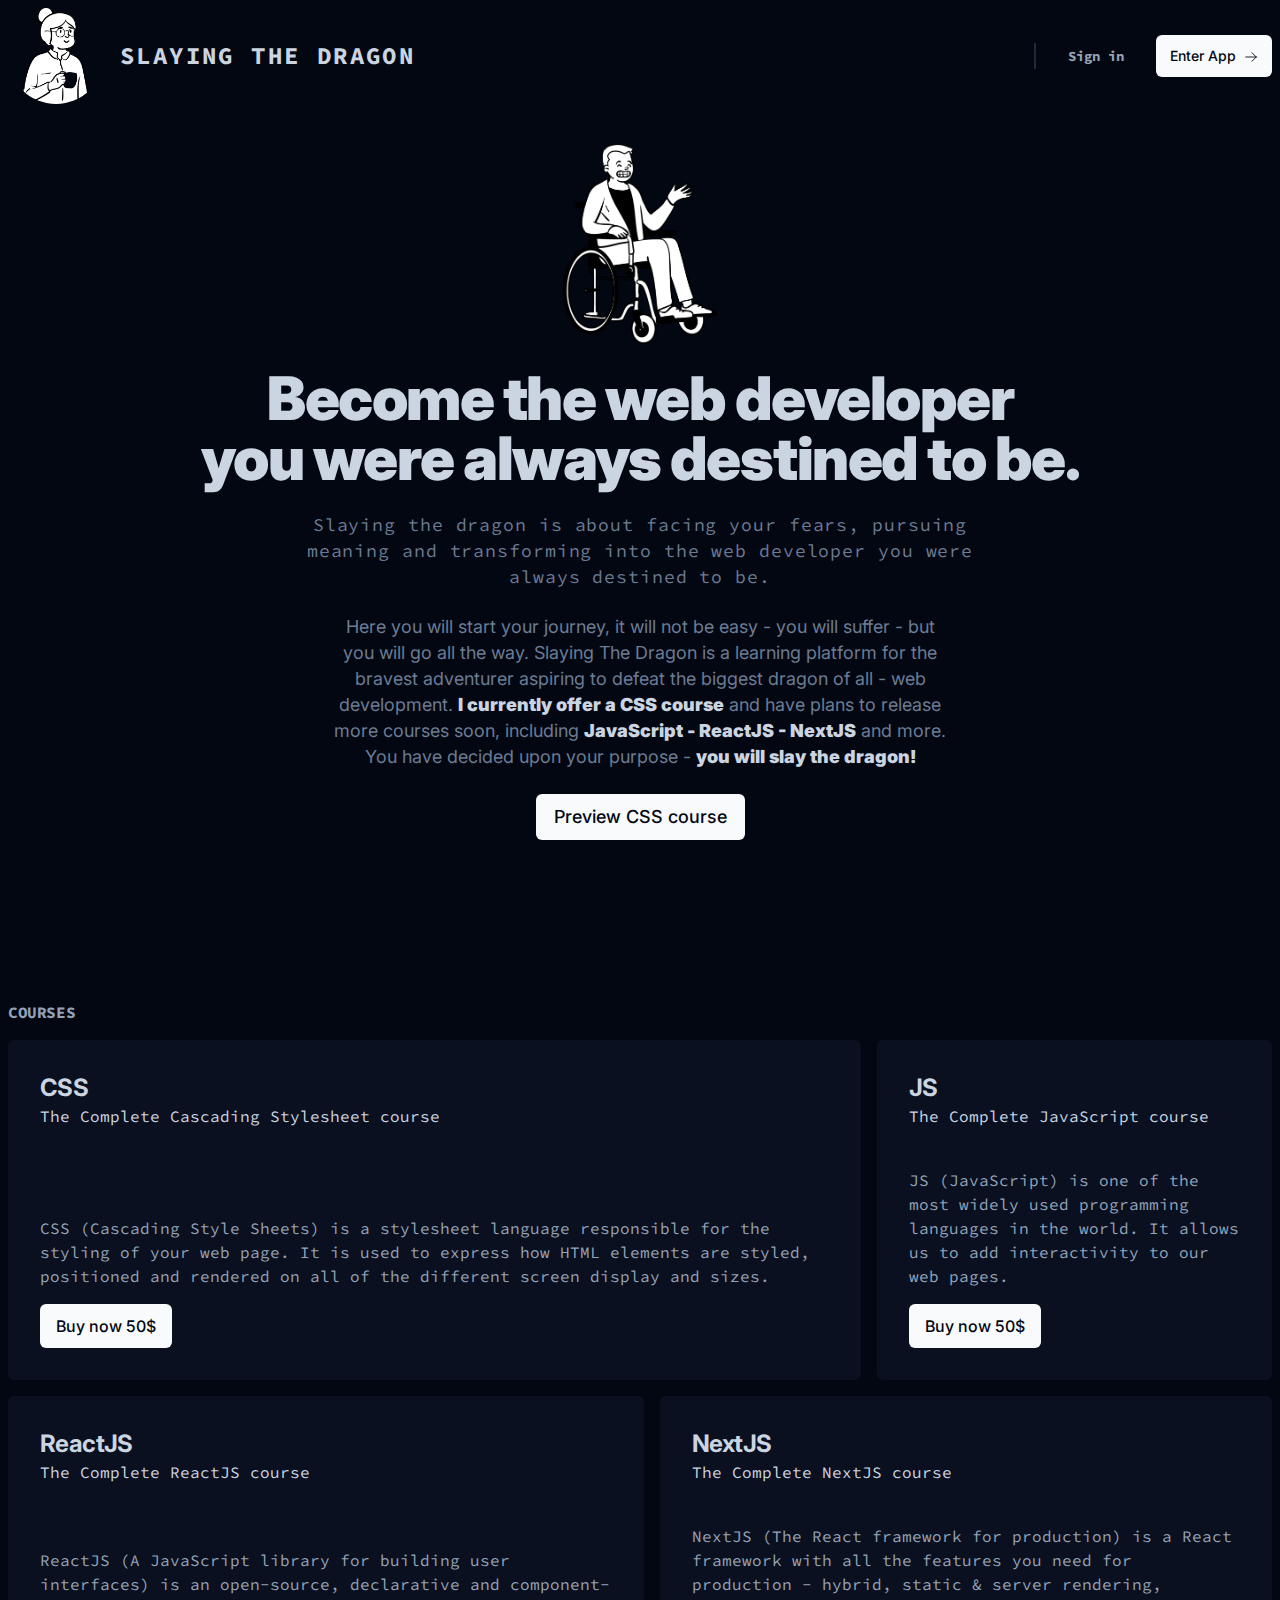
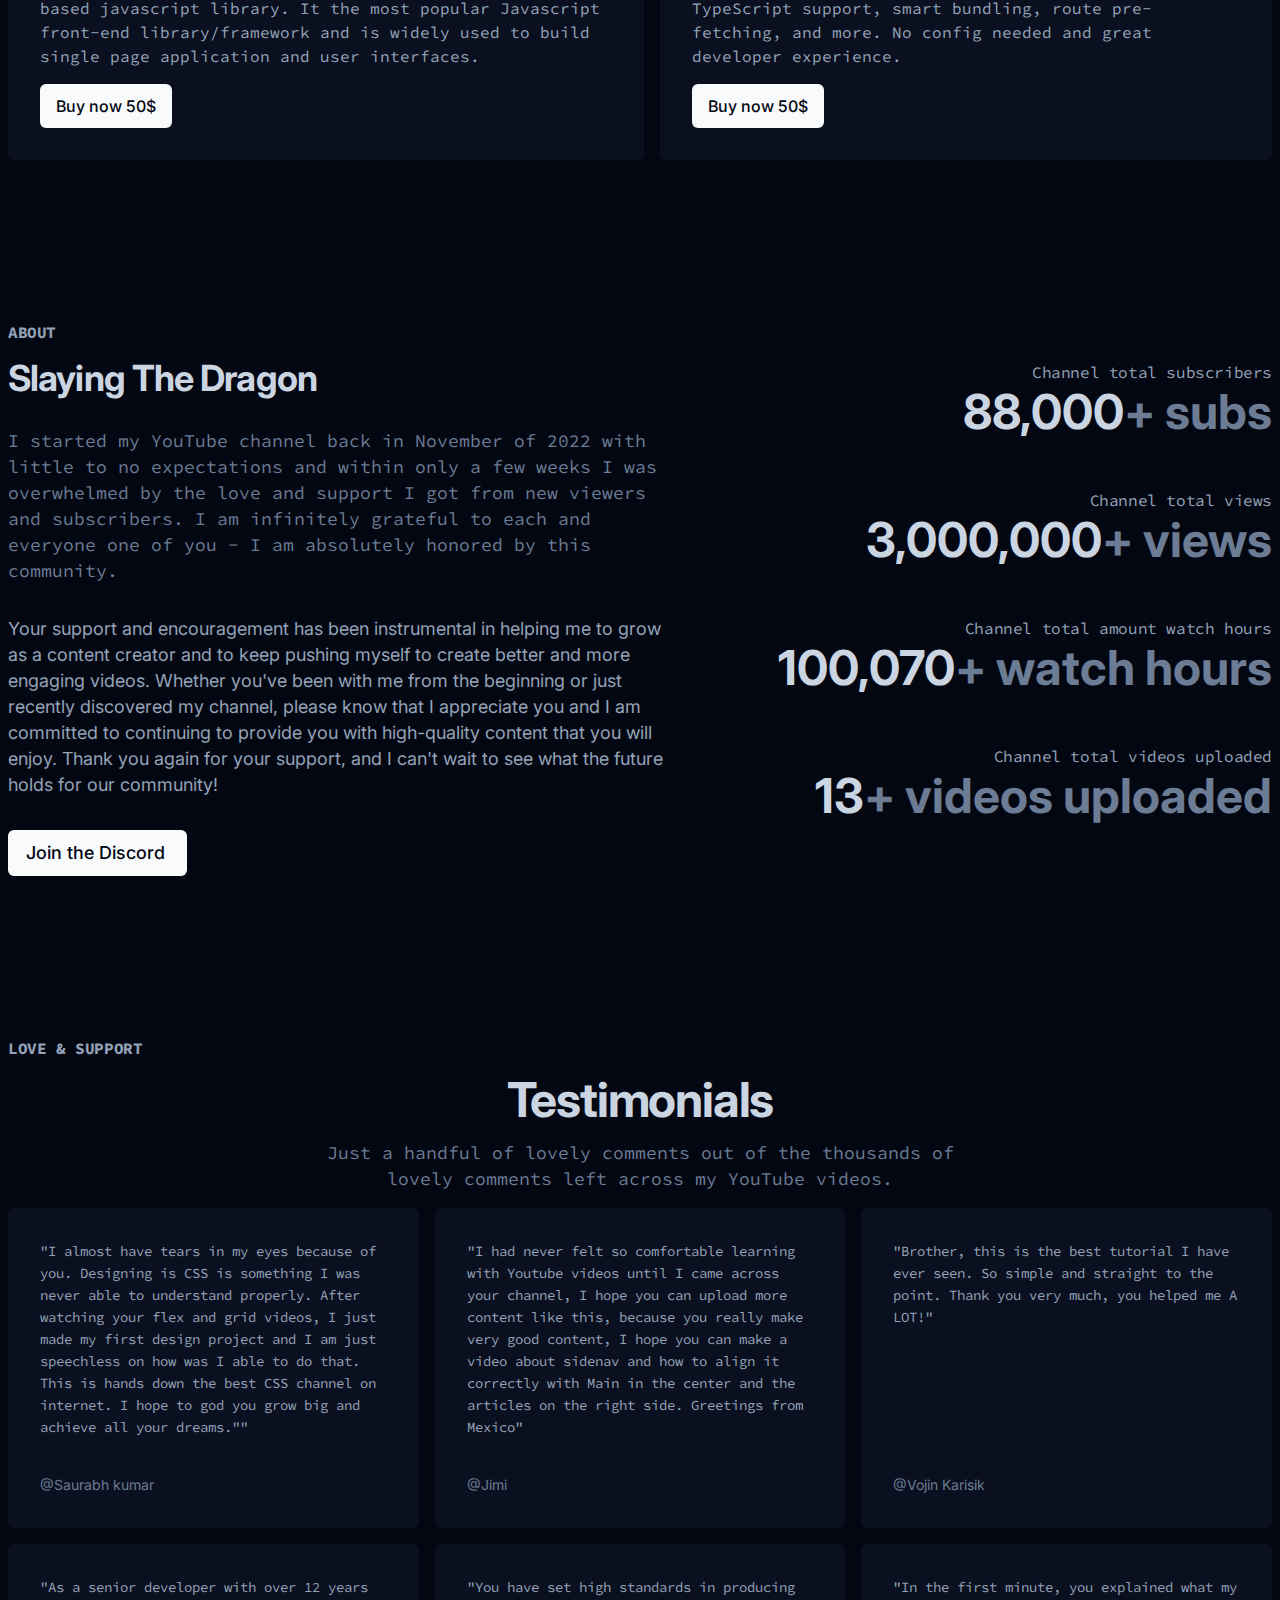
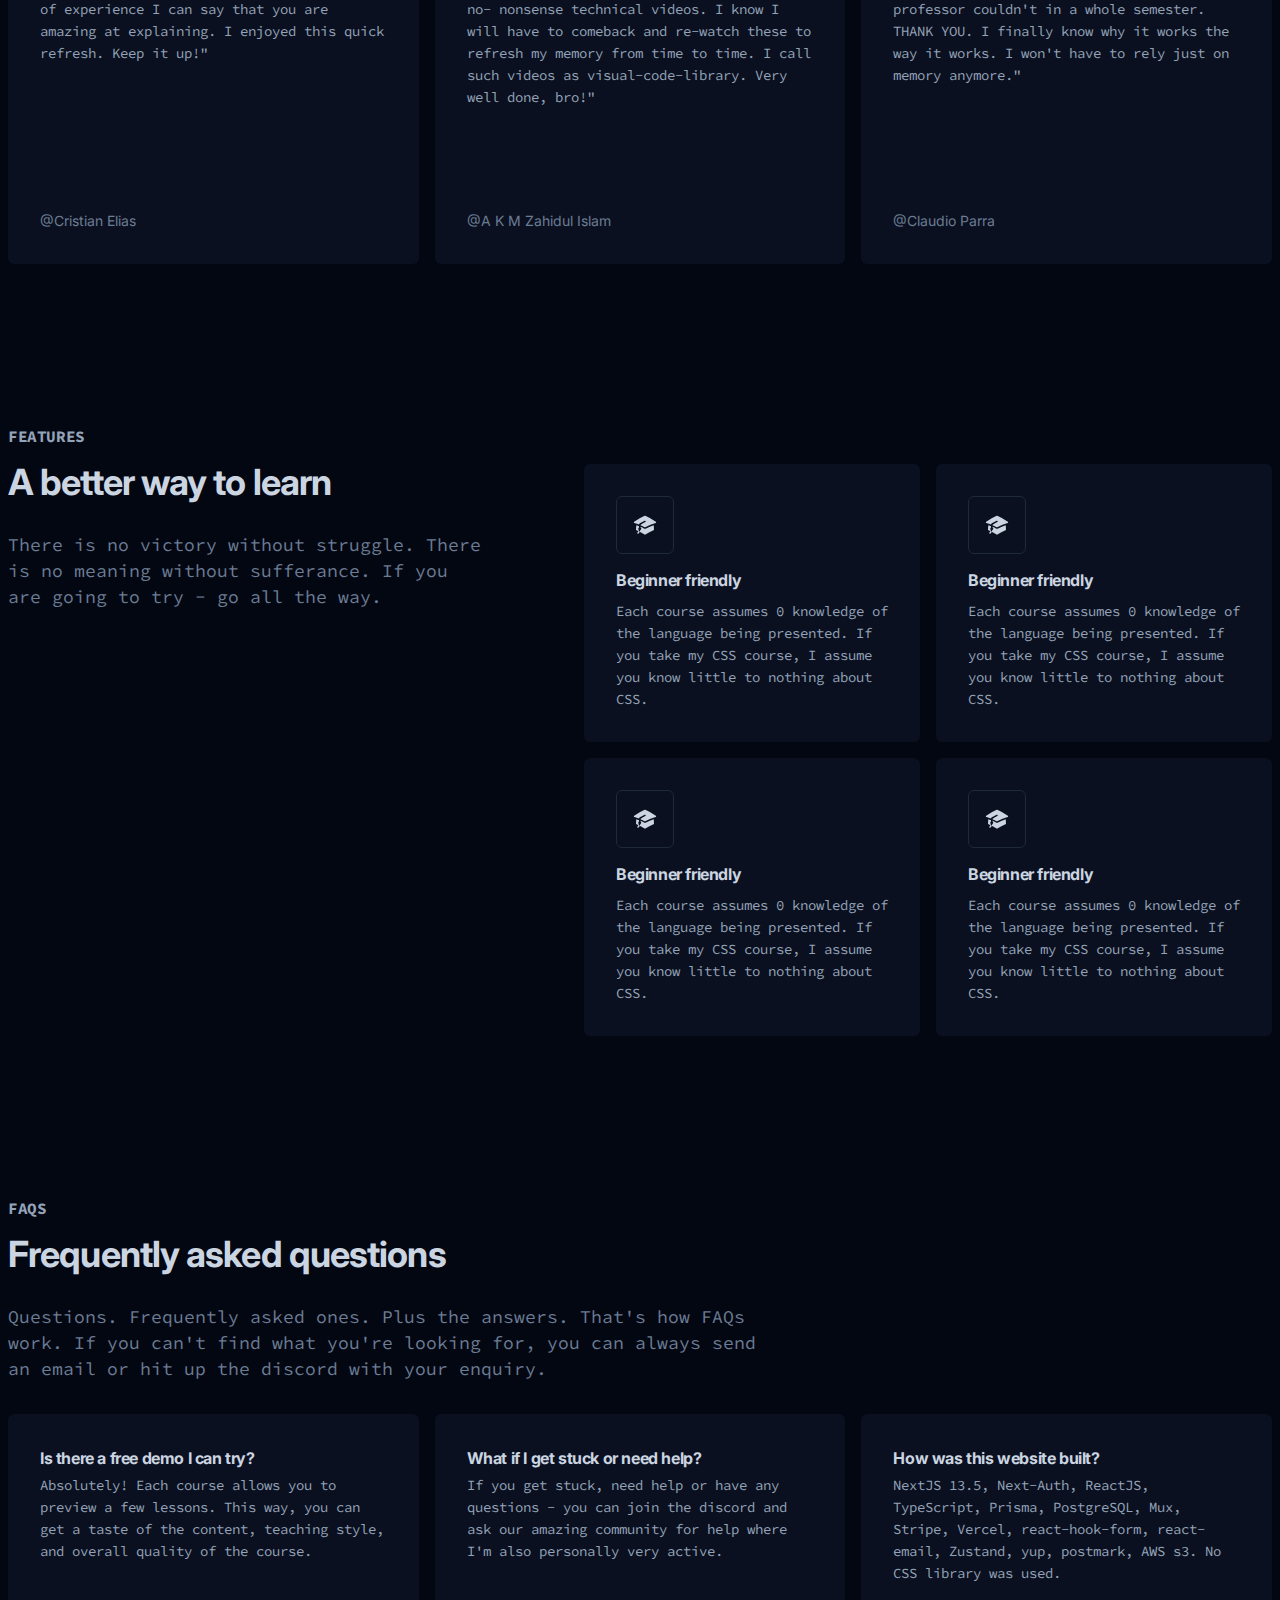
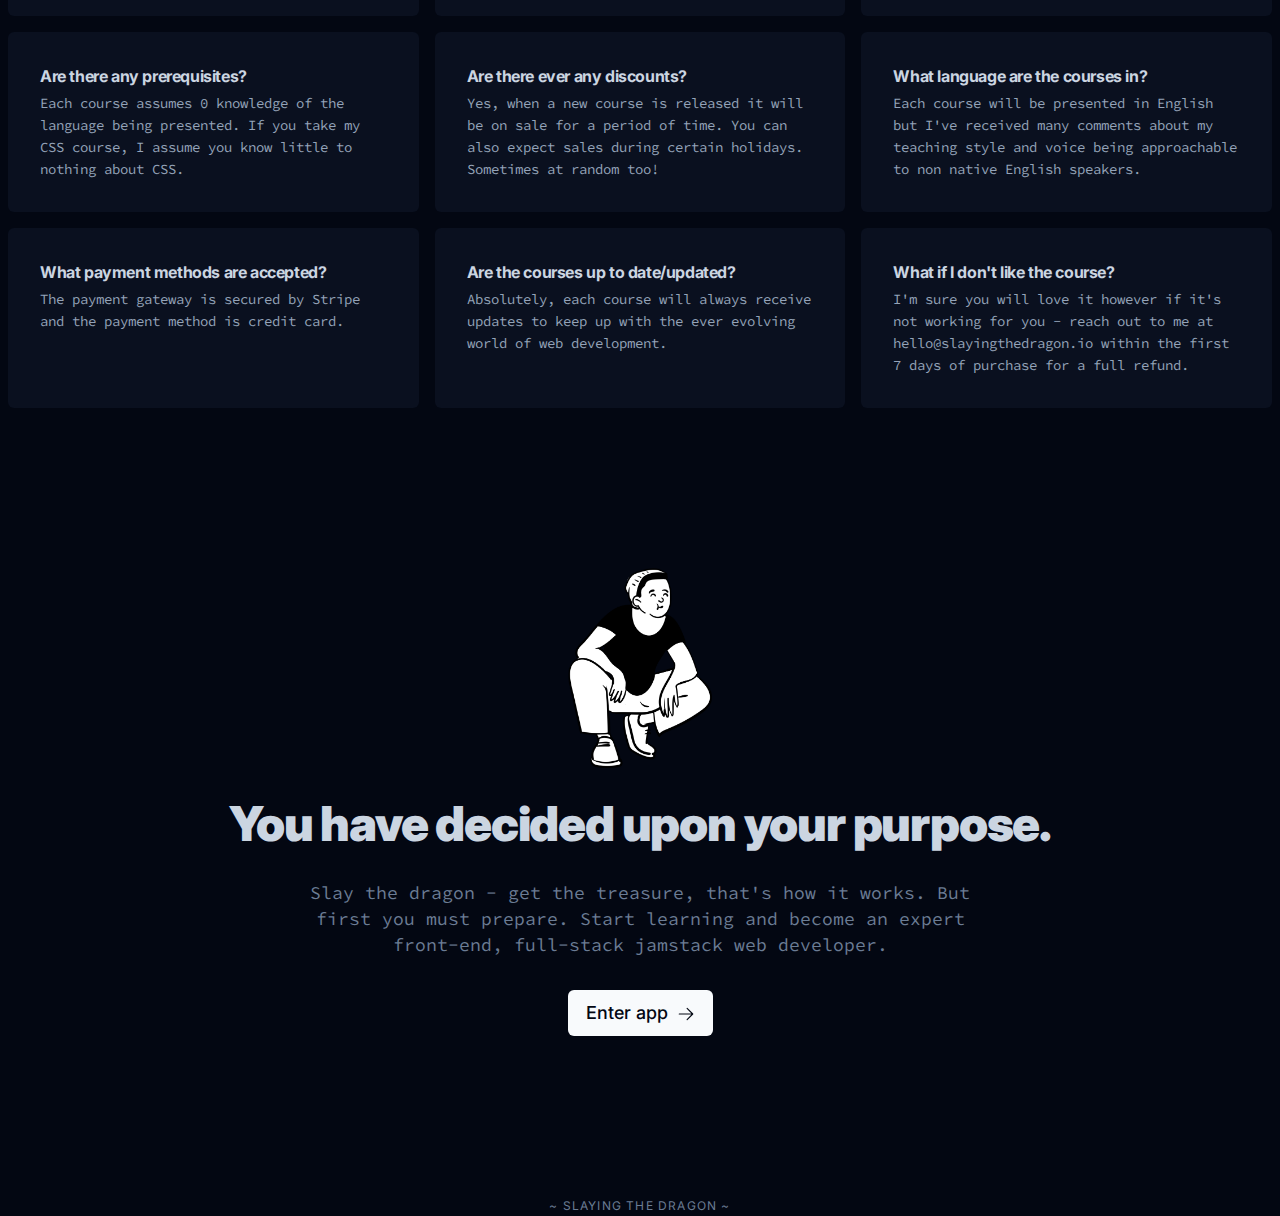
==== K_Final_Project/index.html @ 037070e8 "feat: Building a Responsive Homepage - Final Project" ====
<!DOCTYPE html>
<html lang="en">
  <head>
    <meta charset="UTF-8" />
    <meta name="viewport" content="width=device-width, initial-scale=1.0" />
    <link rel="preconnect" href="https://fonts.googleapis.com" />
    <link rel="preconnect" href="https://fonts.gstatic.com" crossorigin />
    <link
      href="https://fonts.googleapis.com/css2?family=Inter:ital,opsz,wght@0,14..32,100..900;1,14..32,100..900&family=Source+Code+Pro:ital,wght@0,200..900;1,200..900&display=swap"
      rel="stylesheet"
    />
    <title>Final Project</title>
    <link rel="stylesheet" href="./styles/modern-normalize.css" />
    <link rel="stylesheet" href="./styles/global.css" />
    <link rel="stylesheet" href="./styles/components/header.css" />
    <link rel="stylesheet" href="./styles/components/mobile-nav.css" />
    <link rel="stylesheet" href="./styles/components/hero.css" />
    <link rel="stylesheet" href="./styles/components/pricing.css" />
    <link rel="stylesheet" href="./styles/components/about.css" />
    <link rel="stylesheet" href="./styles/components/testimonial.css" />
    <link rel="stylesheet" href="./styles/components/features.css" />
    <link rel="stylesheet" href="./styles/components/faq.css" />
    <link rel="stylesheet" href="./styles/components/cta.css" />
    <link rel="stylesheet" href="./styles/components/footer.css" />
    <link rel="stylesheet" href="./styles/utils.css" />
    <link href="https://cdn.lineicons.com/4.0/lineicons.css" rel="stylesheet" />
    <script src="./src/main.js" type="module" defer="true"></script>
  </head>
  <body>
    <header class="header container">
      <div class="header__title-container">
        <img
          src="./public/logo.png"
          alt="Girl holding a cup of coffee"
          width="720"
          height="972"
          class="header__logo"
        />
        <span class="header__title">Slaying The Dragon</span>
      </div>
      <button id="bars-btn" class="header__bars" aria-label="menu button">
        <svg
          aria-hidden="true"
          xmlns="http://www.w3.org/2000/svg"
          fill="none"
          viewBox="0 0 24 24"
          stroke-width="1.5"
          stroke="currentColor"
        >
          <path
            stroke-linecap="round"
            stroke-linejoin="round"
            d="M3.75 6.75h16.5M3.75 12h16.5m-16.5 5.25h16.5"
          />
        </svg>
      </button>
      <nav class="header__menu">
        <div class="header__social-container">
          <a
            href="https://github.com"
            target="_blank"
            rel="noreferrer"
            class="header__social"
            title="github"
            aria-label="github link"
            ><i aria-hidden="true" class="lni lni-github-original"></i
          ></a>

          <a
            href="https://discord.com"
            target="_blank"
            rel="noreferrer"
            class="header__social"
            title="discord"
            aria-label="discord link"
            ><i aria-hidden="true" class="lni lni-discord-alt"></i
          ></a>

          <a
            href="https://youtube.com"
            target="_blank"
            rel="noreferrer"
            class="header__social"
            title="youtube"
            aria-label="youtube link"
            ><i aria-hidden="true" class="lni lni-youtube"></i
          ></a>
        </div>

        <div class="header__separator"></div>
        <a href="#" class="header__sign-in-btn">Sign in</a>
        <a href="#" class="btn header__enter-app-btn"
          >Enter App
          <svg
            aria-hidden="true"
            xmlns="http://www.w3.org/2000/svg"
            fill="none"
            viewBox="0 0 24 24"
            stroke-width="1.5"
            stroke="currentColor"
            class="header__enter-app-btn__arrow"
          >
            <path
              stroke-linecap="round"
              stroke-linejoin="round"
              d="M13.5 4.5 21 12m0 0-7.5 7.5M21 12H3"
            />
          </svg>
        </a>
      </nav>
    </header>

    <!-- mobile nav -->
    <div id="mobile-nav" class="mobile-nav">
      <button id="close-btn" class="mobile-nav__close-btn">Close</button>
      <img
        src="./public/logo.png"
        alt="Girl holding a cup of coffee"
        width="720"
        height="972"
        class="mobile-nav__logo"
      />

      <div class="mobile-nav__social-container">
        <a
          href="https://github.com"
          target="_blank"
          rel="noreferrer"
          class="mobile-nav__social"
          title="github"
          aria-label="github link"
          ><i aria-hidden="true" class="lni lni-github-original"></i
        ></a>

        <a
          href="https://discord.com"
          target="_blank"
          rel="noreferrer"
          class="mobile-nav__social"
          title="discord"
          aria-label="discord link"
          ><i aria-hidden="true" class="lni lni-discord-alt"></i
        ></a>

        <a
          href="https://youtube.com"
          target="_blank"
          rel="noreferrer"
          class="mobile-nav__social"
          title="youtube"
          aria-label="youtube link"
          ><i aria-hidden="true" class="lni lni-youtube"></i
        ></a>
      </div>

      <div class="mobile-nav__separator"></div>
      <a href="#" class="mobile-nav__sign-in-btn">Sign in</a>
      <a href="#" class="btn mobile-nav__enter-app-btn"
        >Enter App
        <svg
          aria-hidden="true"
          xmlns="http://www.w3.org/2000/svg"
          fill="none"
          viewBox="0 0 24 24"
          stroke-width="1.5"
          stroke="currentColor"
          class="mobile-nav__enter-app-btn__arrow"
        >
          <path
            stroke-linecap="round"
            stroke-linejoin="round"
            d="M13.5 4.5 21 12m0 0-7.5 7.5M21 12H3"
          />
        </svg>
      </a>
    </div>

    <main>
      <section class="hero container">
        <img
          class="hero__img"
          src="./public/hero.png"
          alt="Guy sitting on a wheelchair"
          width="1386"
          height="1809"
        />
        <h1 class="hero__title">
          Become the web developer <br class="hero__br" />
          you were always destined to be.
        </h1>
        <p class="hero__description1">
          Slaying the dragon is about facing your fears, pursuing meaning and
          transforming into the web developer you were always destined to be.
        </p>
        <p class="hero__description2">
          Here you will start your journey, it will not be easy - you will
          suffer - but you will go all the way. Slaying The Dragon is a learning
          platform for the bravest adventurer aspiring to defeat the biggest
          dragon of all - web development.
          <strong>I currently offer a CSS course</strong> and have plans to
          release more courses soon, including
          <strong>JavaScript - ReactJS - NextJS</strong> and more. You have
          decided upon your purpose - <strong>you will slay the dragon!</strong>
        </p>
        <a href="#" class="hero__btn btn">Preview CSS course</a>
      </section>
      <section class="pricing container section">
        <h2 class="title">Courses</h2>
        <div class="pricing__box-container">
          <div class="pricing__box pricing__box--0margin pricing__box--css">
            <div>
              <h3 class="pricing__title">CSS</h3>
              <p class="pricing__description1">
                The Complete Cascading Stylesheet course
              </p>
            </div>
            <div>
              <p class="pricing__description2">
                CSS (Cascading Style Sheets) is a stylesheet language
                responsible for the styling of your web page. It is used to
                express how HTML elements are styled, positioned and rendered on
                all of the different screen display and sizes.
              </p>
              <button class="btn pricing__btn">Buy now 50$</button>
            </div>
          </div>
          <div class="pricing__box pricing__box--js">
            <div>
              <h3 class="pricing__title">JS</h3>
              <p class="pricing__description1">
                The Complete JavaScript course
              </p>
            </div>
            <div>
              <p class="pricing__description2">
                JS (JavaScript) is one of the most widely used programming
                languages in the world. It allows us to add interactivity to our
                web pages.
              </p>
              <button class="btn pricing__btn">Buy now 50$</button>
            </div>
          </div>
          <div class="pricing__box pricing__box--react">
            <div>
              <h3 class="pricing__title">ReactJS</h3>
              <p class="pricing__description1">The Complete ReactJS course</p>
            </div>
            <div>
              <p class="pricing__description2">
                ReactJS (A JavaScript library for building user interfaces) is
                an open-source, declarative and component-based javascript
                library. It the most popular Javascript front-end
                library/framework and is widely used to build single page
                application and user interfaces.
              </p>
              <button class="btn pricing__btn">Buy now 50$</button>
            </div>
          </div>
          <div class="pricing__box pricing__box--next">
            <div>
              <h3 class="pricing__title">NextJS</h3>
              <p class="pricing__description1">The Complete NextJS course</p>
            </div>
            <div>
              <p class="pricing__description2">
                NextJS (The React framework for production) is a React framework
                with all the features you need for production - hybrid, static &
                server rendering, TypeScript support, smart bundling, route
                pre-fetching, and more. No config needed and great developer
                experience.
              </p>
              <button class="btn pricing__btn">Buy now 50$</button>
            </div>
          </div>
        </div>
      </section>
      <section class="about container section">
        <h2 class="title">About</h2>
        <div class="about__container">
          <div class="about__item1">
            <h2 class="about__title">Slaying The Dragon</h2>
            <p class="about__description1">
              I started my YouTube channel back in November of 2022 with little
              to no expectations and within only a few weeks I was overwhelmed
              by the love and support I got from new viewers and subscribers. I
              am infinitely grateful to each and everyone one of you - I am
              absolutely honored by this community.
            </p>
            <p class="about__description2">
              Your support and encouragement has been instrumental in helping me
              to grow as a content creator and to keep pushing myself to create
              better and more engaging videos. Whether you've been with me from
              the beginning or just recently discovered my channel, please know
              that I appreciate you and I am committed to continuing to provide
              you with high-quality content that you will enjoy. Thank you again
              for your support, and I can't wait to see what the future holds
              for our community!
            </p>
            <a
              href="#"
              target="_blank"
              rel="noopener noreferrer"
              class="about__btn btn"
              >Join the Discord
              <i
                aria-hidden="true"
                class="lni lni-discord-alt about__btn-discord"
              ></i
            ></a>
          </div>
          <div class="about__item2">
            <div>
              <h3 class="about__label">Channel total subscribers</h3>
              <p class="about__stat">
                88,000<span class="about__stat-span">+ subs</span>
              </p>
            </div>

            <div>
              <h3 class="about__label">Channel total views</h3>
              <p class="about__stat">
                3,000,000<span class="about__stat-span">+ views</span>
              </p>
            </div>

            <div>
              <h3 class="about__label">Channel total amount watch hours</h3>
              <p class="about__stat">
                100,070<span class="about__stat-span">+ watch hours</span>
              </p>
            </div>

            <div>
              <h3 class="about__label">Channel total videos uploaded</h3>
              <p class="about__stat">
                13<span class="about__stat-span">+ videos uploaded</span>
              </p>
            </div>
          </div>
        </div>
      </section>
      <section class="testimonial container section">
        <h2 class="title">Love & Support</h2>
        <h2 class="testimonial__title">Testimonials</h2>
        <p class="testimonial__description">
          Just a handful of lovely comments out of the thousands of lovely
          comments left across my YouTube videos.
        </p>
        <div class="testimonial__container">
          <div class="testimonial__box testimonial__box--0margin">
            <p class="testimonial__comment">
              "I almost have tears in my eyes because of you. Designing is CSS
              is something I was never able to understand properly. After
              watching your flex and grid videos, I just made my first design
              project and I am just speechless on how was I able to do that.
              This is hands down the best CSS channel on internet. I hope to god
              you grow big and achieve all your dreams.""
            </p>
            <p class="testimonial__name">@Saurabh kumar</p>
          </div>
          <div class="testimonial__box">
            <p class="testimonial__comment">
              "I had never felt so comfortable learning with Youtube videos
              until I came across your channel, I hope you can upload more
              content like this, because you really make very good content, I
              hope you can make a video about sidenav and how to align it
              correctly with Main in the center and the articles on the right
              side. Greetings from Mexico"
            </p>
            <p class="testimonial__name">@Jimi</p>
          </div>
          <div class="testimonial__box">
            <p class="testimonial__comment">
              "Brother, this is the best tutorial I have ever seen. So simple
              and straight to the point. Thank you very much, you helped me A
              LOT!"
            </p>
            <p class="testimonial__name">@Vojin Karisik</p>
          </div>
          <div class="testimonial__box">
            <p class="testimonial__comment">
              "As a senior developer with over 12 years of experience I can say
              that you are amazing at explaining. I enjoyed this quick refresh.
              Keep it up!"
            </p>
            <p class="testimonial__name">@Cristian Elias</p>
          </div>
          <div class="testimonial__box">
            <p class="testimonial__comment">
              "You have set high standards in producing no- nonsense technical
              videos. I know I will have to comeback and re-watch these to
              refresh my memory from time to time. I call such videos as
              visual-code-library. Very well done, bro!"
            </p>
            <p class="testimonial__name">@A K M Zahidul Islam</p>
          </div>
          <div class="testimonial__box">
            <p class="testimonial__comment">
              "In the first minute, you explained what my professor couldn't in
              a whole semester. THANK YOU. I finally know why it works the way
              it works. I won't have to rely just on memory anymore."
            </p>
            <p class="testimonial__name">@Claudio Parra</p>
          </div>
        </div>
      </section>
      <section class="features container section">
        <h2 class="title">Features</h2>

        <div class="features__container">
          <div class="features__content">
            <h2 class="features__title">A better way to learn</h2>
            <p class="features__description">
              There is no victory without struggle. There is no meaning without
              sufferance. If you are going to try - go all the way.
            </p>
          </div>

          <div class="features__grid">
            <div class="features__box features__box--0margin">
              <div class="features__box-icon-container">
                <svg
                  aria-hidden="true"
                  xmlns="http://www.w3.org/2000/svg"
                  viewBox="0 0 24 24"
                  fill="currentColor"
                  class="features__box-icon"
                >
                  <path
                    d="M11.7 2.805a.75.75 0 0 1 .6 0A60.65 60.65 0 0 1 22.83 8.72a.75.75 0 0 1-.231 1.337 49.948 49.948 0 0 0-9.902 3.912l-.003.002c-.114.06-.227.119-.34.18a.75.75 0 0 1-.707 0A50.88 50.88 0 0 0 7.5 12.173v-.224c0-.131.067-.248.172-.311a54.615 54.615 0 0 1 4.653-2.52.75.75 0 0 0-.65-1.352 56.123 56.123 0 0 0-4.78 2.589 1.858 1.858 0 0 0-.859 1.228 49.803 49.803 0 0 0-4.634-1.527.75.75 0 0 1-.231-1.337A60.653 60.653 0 0 1 11.7 2.805Z"
                  />
                  <path
                    d="M13.06 15.473a48.45 48.45 0 0 1 7.666-3.282c.134 1.414.22 2.843.255 4.284a.75.75 0 0 1-.46.711 47.87 47.87 0 0 0-8.105 4.342.75.75 0 0 1-.832 0 47.87 47.87 0 0 0-8.104-4.342.75.75 0 0 1-.461-.71c.035-1.442.121-2.87.255-4.286.921.304 1.83.634 2.726.99v1.27a1.5 1.5 0 0 0-.14 2.508c-.09.38-.222.753-.397 1.11.452.213.901.434 1.346.66a6.727 6.727 0 0 0 .551-1.607 1.5 1.5 0 0 0 .14-2.67v-.645a48.549 48.549 0 0 1 3.44 1.667 2.25 2.25 0 0 0 2.12 0Z"
                  />
                  <path
                    d="M4.462 19.462c.42-.419.753-.89 1-1.395.453.214.902.435 1.347.662a6.742 6.742 0 0 1-1.286 1.794.75.75 0 0 1-1.06-1.06Z"
                  />
                </svg>
              </div>

              <h3 class="features__box-title">Beginner friendly</h3>
              <p class="features__box-description">
                Each course assumes 0 knowledge of the language being presented.
                If you take my CSS course, I assume you know little to nothing
                about CSS.
              </p>
            </div>
            <div class="features__box">
              <div class="features__box-icon-container">
                <svg
                  aria-hidden="true"
                  xmlns="http://www.w3.org/2000/svg"
                  viewBox="0 0 24 24"
                  fill="currentColor"
                  class="features__box-icon"
                >
                  <path
                    d="M11.7 2.805a.75.75 0 0 1 .6 0A60.65 60.65 0 0 1 22.83 8.72a.75.75 0 0 1-.231 1.337 49.948 49.948 0 0 0-9.902 3.912l-.003.002c-.114.06-.227.119-.34.18a.75.75 0 0 1-.707 0A50.88 50.88 0 0 0 7.5 12.173v-.224c0-.131.067-.248.172-.311a54.615 54.615 0 0 1 4.653-2.52.75.75 0 0 0-.65-1.352 56.123 56.123 0 0 0-4.78 2.589 1.858 1.858 0 0 0-.859 1.228 49.803 49.803 0 0 0-4.634-1.527.75.75 0 0 1-.231-1.337A60.653 60.653 0 0 1 11.7 2.805Z"
                  />
                  <path
                    d="M13.06 15.473a48.45 48.45 0 0 1 7.666-3.282c.134 1.414.22 2.843.255 4.284a.75.75 0 0 1-.46.711 47.87 47.87 0 0 0-8.105 4.342.75.75 0 0 1-.832 0 47.87 47.87 0 0 0-8.104-4.342.75.75 0 0 1-.461-.71c.035-1.442.121-2.87.255-4.286.921.304 1.83.634 2.726.99v1.27a1.5 1.5 0 0 0-.14 2.508c-.09.38-.222.753-.397 1.11.452.213.901.434 1.346.66a6.727 6.727 0 0 0 .551-1.607 1.5 1.5 0 0 0 .14-2.67v-.645a48.549 48.549 0 0 1 3.44 1.667 2.25 2.25 0 0 0 2.12 0Z"
                  />
                  <path
                    d="M4.462 19.462c.42-.419.753-.89 1-1.395.453.214.902.435 1.347.662a6.742 6.742 0 0 1-1.286 1.794.75.75 0 0 1-1.06-1.06Z"
                  />
                </svg>
              </div>

              <h3 class="features__box-title">Beginner friendly</h3>
              <p class="features__box-description">
                Each course assumes 0 knowledge of the language being presented.
                If you take my CSS course, I assume you know little to nothing
                about CSS.
              </p>
            </div>
            <div class="features__box">
              <div class="features__box-icon-container">
                <svg
                  aria-hidden="true"
                  xmlns="http://www.w3.org/2000/svg"
                  viewBox="0 0 24 24"
                  fill="currentColor"
                  class="features__box-icon"
                >
                  <path
                    d="M11.7 2.805a.75.75 0 0 1 .6 0A60.65 60.65 0 0 1 22.83 8.72a.75.75 0 0 1-.231 1.337 49.948 49.948 0 0 0-9.902 3.912l-.003.002c-.114.06-.227.119-.34.18a.75.75 0 0 1-.707 0A50.88 50.88 0 0 0 7.5 12.173v-.224c0-.131.067-.248.172-.311a54.615 54.615 0 0 1 4.653-2.52.75.75 0 0 0-.65-1.352 56.123 56.123 0 0 0-4.78 2.589 1.858 1.858 0 0 0-.859 1.228 49.803 49.803 0 0 0-4.634-1.527.75.75 0 0 1-.231-1.337A60.653 60.653 0 0 1 11.7 2.805Z"
                  />
                  <path
                    d="M13.06 15.473a48.45 48.45 0 0 1 7.666-3.282c.134 1.414.22 2.843.255 4.284a.75.75 0 0 1-.46.711 47.87 47.87 0 0 0-8.105 4.342.75.75 0 0 1-.832 0 47.87 47.87 0 0 0-8.104-4.342.75.75 0 0 1-.461-.71c.035-1.442.121-2.87.255-4.286.921.304 1.83.634 2.726.99v1.27a1.5 1.5 0 0 0-.14 2.508c-.09.38-.222.753-.397 1.11.452.213.901.434 1.346.66a6.727 6.727 0 0 0 .551-1.607 1.5 1.5 0 0 0 .14-2.67v-.645a48.549 48.549 0 0 1 3.44 1.667 2.25 2.25 0 0 0 2.12 0Z"
                  />
                  <path
                    d="M4.462 19.462c.42-.419.753-.89 1-1.395.453.214.902.435 1.347.662a6.742 6.742 0 0 1-1.286 1.794.75.75 0 0 1-1.06-1.06Z"
                  />
                </svg>
              </div>

              <h3 class="features__box-title">Beginner friendly</h3>
              <p class="features__box-description">
                Each course assumes 0 knowledge of the language being presented.
                If you take my CSS course, I assume you know little to nothing
                about CSS.
              </p>
            </div>
            <div class="features__box">
              <div class="features__box-icon-container">
                <svg
                  aria-hidden="true"
                  xmlns="http://www.w3.org/2000/svg"
                  viewBox="0 0 24 24"
                  fill="currentColor"
                  class="features__box-icon"
                >
                  <path
                    d="M11.7 2.805a.75.75 0 0 1 .6 0A60.65 60.65 0 0 1 22.83 8.72a.75.75 0 0 1-.231 1.337 49.948 49.948 0 0 0-9.902 3.912l-.003.002c-.114.06-.227.119-.34.18a.75.75 0 0 1-.707 0A50.88 50.88 0 0 0 7.5 12.173v-.224c0-.131.067-.248.172-.311a54.615 54.615 0 0 1 4.653-2.52.75.75 0 0 0-.65-1.352 56.123 56.123 0 0 0-4.78 2.589 1.858 1.858 0 0 0-.859 1.228 49.803 49.803 0 0 0-4.634-1.527.75.75 0 0 1-.231-1.337A60.653 60.653 0 0 1 11.7 2.805Z"
                  />
                  <path
                    d="M13.06 15.473a48.45 48.45 0 0 1 7.666-3.282c.134 1.414.22 2.843.255 4.284a.75.75 0 0 1-.46.711 47.87 47.87 0 0 0-8.105 4.342.75.75 0 0 1-.832 0 47.87 47.87 0 0 0-8.104-4.342.75.75 0 0 1-.461-.71c.035-1.442.121-2.87.255-4.286.921.304 1.83.634 2.726.99v1.27a1.5 1.5 0 0 0-.14 2.508c-.09.38-.222.753-.397 1.11.452.213.901.434 1.346.66a6.727 6.727 0 0 0 .551-1.607 1.5 1.5 0 0 0 .14-2.67v-.645a48.549 48.549 0 0 1 3.44 1.667 2.25 2.25 0 0 0 2.12 0Z"
                  />
                  <path
                    d="M4.462 19.462c.42-.419.753-.89 1-1.395.453.214.902.435 1.347.662a6.742 6.742 0 0 1-1.286 1.794.75.75 0 0 1-1.06-1.06Z"
                  />
                </svg>
              </div>

              <h3 class="features__box-title">Beginner friendly</h3>
              <p class="features__box-description">
                Each course assumes 0 knowledge of the language being presented.
                If you take my CSS course, I assume you know little to nothing
                about CSS.
              </p>
            </div>
          </div>
        </div>
      </section>
      <section class="faq container section">
        <h2 class="title">FAQs</h2>
        <h2 class="faq__title">Frequently asked questions</h2>
        <p class="faq__description">
          Questions. Frequently asked ones. Plus the answers. That's how FAQs
          work. If you can't find what you're looking for, you can always send
          an email or hit up the discord with your enquiry.
        </p>
        <div class="faq__container">
          <div class="faq__box faq__box--0margin">
            <h3 class="faq__box-title">Is there a free demo I can try?</h3>
            <p class="faq__box-description">
              Absolutely! Each course allows you to preview a few lessons. This
              way, you can get a taste of the content, teaching style, and
              overall quality of the course.
            </p>
          </div>
          <div class="faq__box">
            <h3 class="faq__box-title">What if I get stuck or need help?</h3>
            <p class="faq__box-description">
              If you get stuck, need help or have any questions - you can join
              the discord and ask our amazing community for help where I'm also
              personally very active.
            </p>
          </div>
          <div class="faq__box">
            <h3 class="faq__box-title">How was this website built?</h3>
            <p class="faq__box-description">
              NextJS 13.5, Next-Auth, ReactJS, TypeScript, Prisma, PostgreSQL,
              Mux, Stripe, Vercel, react-hook-form, react-email, Zustand, yup,
              postmark, AWS s3. No CSS library was used.
            </p>
          </div>
          <div class="faq__box">
            <h3 class="faq__box-title">Are there any prerequisites?</h3>
            <p class="faq__box-description">
              Each course assumes 0 knowledge of the language being presented.
              If you take my CSS course, I assume you know little to nothing
              about CSS.
            </p>
          </div>
          <div class="faq__box">
            <h3 class="faq__box-title">Are there ever any discounts?</h3>
            <p class="faq__box-description">
              Yes, when a new course is released it will be on sale for a period
              of time. You can also expect sales during certain holidays.
              Sometimes at random too!
            </p>
          </div>
          <div class="faq__box">
            <h3 class="faq__box-title">What language are the courses in?</h3>
            <p class="faq__box-description">
              Each course will be presented in English but I've received many
              comments about my teaching style and voice being approachable to
              non native English speakers.
            </p>
          </div>
          <div class="faq__box">
            <h3 class="faq__box-title">What payment methods are accepted?</h3>
            <p class="faq__box-description">
              The payment gateway is secured by Stripe and the payment method is
              credit card.
            </p>
          </div>
          <div class="faq__box">
            <h3 class="faq__box-title">Are the courses up to date/updated?</h3>
            <p class="faq__box-description">
              Absolutely, each course will always receive updates to keep up
              with the ever evolving world of web development.
            </p>
          </div>

          <div class="faq__box">
            <h3 class="faq__box-title">What if I don't like the course?</h3>
            <p class="faq__box-description">
              I'm sure you will love it however if it's not working for you -
              reach out to me at hello@slayingthedragon.io within the first 7
              days of purchase for a full refund.
            </p>
          </div>
        </div>
      </section>
      <section class="cta container section">
        <img
          src="./public/cta.png"
          alt="Guy leaning down"
          width="1020"
          height="1407"
          class="cta__img"
        />
        <h2 class="cta__title">You have decided upon your purpose.</h2>
        <p class="cta__description">
          Slay the dragon - get the treasure, that's how it works. But first you
          must prepare. Start learning and become an expert front-end,
          full-stack jamstack web developer.
        </p>
        <a href="#" class="cta__btn btn"
          >Enter app
          <svg
            aria-hidden="true"
            xmlns="http://www.w3.org/2000/svg"
            fill="none"
            viewBox="0 0 24 24"
            stroke-width="1.5"
            stroke="currentColor"
            class="cta__arrow"
          >
            <path
              stroke-linecap="round"
              stroke-linejoin="round"
              d="M13.5 4.5 21 12m0 0-7.5 7.5M21 12H3"
            />
          </svg>
        </a>
      </section>
    </main>
    <footer class="container section">
      <p class="footer__description">~ Slaying The Dragon ~</p>
    </footer>
  </body>
</html>
---- K_Final_Project/styles/global.css ----
:root {
  /* fonts */
  --font-primary: 'Inter', sans-serif;
  --font-secondary: 'Source Code Pro', monospace;

  /* colors */
  --clr-dark: #030712;

  --clr-slate50: #f8fafc; /* slate50 */
  --clr-slate100: #f1f5f9; /* slate100 */
  --clr-light: #e2e8f0; /* slate200 */
  --clr-light: #cbd5e1; /* slate300 */
  --clr-text: #94a3b8; /* slate400 */
  --clr-slate800: #1e293b; /* slate800 */
  --clr-bg: #0a101f;

  --clr-muted: #6b7c94;

  /* shadow */
  --shadow-xl: 0 19px 38px rgba(15, 23, 42, 0.3), 0, 15px, 12px,
    rgba(15, 23, 42, 0.22);

  /* sizes */
  --size-xxs: 0.5rem;
  --size-xs: 0.75rem;
  --size-sm: 0.875rem;
  --size-base: 1rem;
  --size-lg: 1.125rem;
  --size-xl: 1.25rem;
  --size-2xl: 1.5rem;
  --size-3xl: 1.875rem;
  --size-4xl: 2.25rem;
  --size-5xl: 3rem;
  --size-6xl: 3.75rem;
  --size-7xl: 4.5rem;
  --size-8xl: 6rem;
  --size-9xl: 8rem;
  --size-10xl: 10rem;
}

*,
*::before,
*::after {
  box-sizing: border-box;
}

* {
  margin: 0;
  padding: 0;
  line-height: calc(1em + 0.5rem);
}

body {
  font-family: var(--font-primary);
  background-color: var(--clr-dark);
  color: var(--clr-light);
}

img,
picture,
video,
canvas,
svg {
  display: block;
  max-width: 100%;
}

input,
button,
textarea,
select {
  font: inherit;
}

button {
  border: none;
  background: none;
  color: inherit;
  cursor: pointer;
}

h1,
h2,
h3,
h4,
h5,
h6 {
  letter-spacing: -0.025em;
}

p {
  color: var(--clr-text);
}

a {
  color: var(--clr-slate50);
}

strong {
  color: var(--clr-light);
  font-weight: 900;
}

button:focus-visible,
a:focus-visible {
  outline: solid var(--clr-light);
}

body::-webkit-scrollbar {
  width: 8px;
}

body::-webkit-scrollbar-track {
  box-shadow: inset 0 0 6px rgba(0, 0, 0, 0);
}

body::-webkit-scrollbar-thumb {
  background-color: var(--clr-slate50);
  outline: 1px solid var(--clr-slate50);
}
---- K_Final_Project/styles/components/header.css ----
.header {
  display: flex;
  justify-content: space-between;
  align-items: center;
  padding: 0.5rem;
}

.header__logo {
  width: var(--size-7xl);
  height: var(--size-7xl);
  object-fit: cover;
  border-bottom-left-radius: 50%;
  border-bottom-right-radius: 50%;
}

.header__bars {
  width: var(--size-2xl);
  height: var(--size-2xl);
  color: var(--clr-slate50);
}
.header__menu {
  display: none;
}

.header__title {
  display: none;
}

/* xs */
/* @media (min-width: 475px) {} */

/* sm */
/* @media (min-width: 640px) {} */

/* md */
@media (min-width: 768px) {
  .header__bars {
    display: none;
  }

  .header__menu {
    display: flex;
    align-items: center;
    gap: 2rem;
  }

  .header__social {
    text-decoration: none;
    font-size: var(--size-lg);
    color: var(--clr-slate50);
    padding: 0.5rem;
    border-radius: 6px;
    transition: background-color 0.3s;
    line-height: 0;
  }

  .header__social:hover {
    background-color: var(--clr-slate800);
  }

  .header__separator {
    border: 1px solid var(--clr-slate800);
    padding-top: 1.5rem;
  }

  .header__sign-in-btn {
    font-family: var(--font-secondary);
    font-size: var(--size-xs);
    color: var(--clr-text);
    text-decoration: none;
    font-weight: 700;
    transition: color 0.3s;
  }

  .header__sign-in-btn:hover {
    color: var(--clr-slate300);
  }

  .header__enter-app-btn {
    font-size: var(--size-xs);
  }

  .header__enter-app-btn__arrow {
    display: inline;
    vertical-align: middle;
    margin-left: 0.25rem;
    width: 1em;
  }

  .header__social-container {
    display: flex;
    gap: 1rem;
  }
}

/* lg */
@media (min-width: 1024px) {
  .header__title-container {
    display: flex;
    align-items: center;
    gap: 1rem;
  }

  .header__title {
    display: block;
    font-family: var(--font-secondary);
    font-size: var(--size-xl);
    font-weight: 700;
    text-transform: uppercase;
    letter-spacing: 0.1em;
  }
}

/* xl */
@media (min-width: 1280px) {
  .header__logo {
    width: var(--size-8xl);
    height: var(--size-8xl);
  }

  .header__title {
    font-size: var(--size-2xl);
  }

  .header__social {
    font-size: var(--size-xl);
  }

  .header__sign-in-btn {
    font-size: var(--size-sm);
  }

  .header__enter-app-btn {
    font-size: var(--size-sm);
  }
}

/* 2xl */
/* @media (min-width: 1536px) {} */
---- K_Final_Project/styles/components/mobile-nav.css ----
.mobile-nav {
  position: fixed;
  top: 0;
  left: 0;
  width: 100%;
  height: 100%;
  background-color: var(--clr-dark);
  z-index: 9;
  display: none;
  flex-direction: column;
  justify-content: center;
  align-items: center;
  gap: 1rem;
}

.mobile-nav__logo {
  width: var(--size-7xl);
  height: var(--size-7xl);
  object-fit: cover;
  border-bottom-left-radius: 50%;
  border-bottom-right-radius: 50%;
}

.mobile-nav__social-container {
  display: flex;
  gap: 1rem;
}

.mobile-nav__social {
  font-size: var(--size-lg);
  color: var(--clr-slate50);
  line-height: 0;
  text-decoration: none;
}

.mobile-nav__separator {
  border: 1px solid var(--clr-slate800);
  padding-right: 1.5rem;
}

.mobile-nav__sign-in-btn {
  font-family: var(--font-secondary);
  font-size: var(--size-xs);
  color: var(--clr-text);
  text-decoration: none;
  font-weight: 700;
}

.mobile-nav__enter-app-btn {
  font-size: var(--size-xs);
}

.mobile-nav__enter-app-btn__arrow {
  display: inline;
  vertical-align: middle;
  margin-left: 0.25rem;
  width: 1em;
}

.mobile-nav__close-btn {
  position: absolute;
  top: 30px;
  right: 15px;
  font-family: var(--font-secondary);
  color: var(--clr-text);
  font-size: var(--size-sm);
  text-transform: uppercase;
}
---- K_Final_Project/styles/components/hero.css ----
.hero {
  text-align: center;
  margin-top: 2rem;
}

.hero > * + * {
  margin-top: 1rem;
}

.hero__img {
  width: var(--size-9xl);
  height: var(--size-9xl);
  object-fit: contain;
  margin-inline: auto;
}

.hero__title {
  font-size: var(--size-3xl);
  font-weight: 900;
  line-height: 1;
}

.hero__description1 {
  font-family: var(--font-secondary);
  font-size: var(--size-sm);
  color: var(--clr-muted);
}

.hero__description2 {
  font-size: var(--size-sm);
  color: var(--clr-muted);
}

.hero__btn {
  font-size: var(--size-sm);
}

.hero__br {
  display: none;
}

/* xs */
@media (min-width: 475px) {
  .hero__img {
    width: var(--size-10xl);
    height: var(--size-10xl);
  }

  .hero__title {
    font-size: var(--size-4xl);
  }

  .hero__description1,
  .hero__description2 {
    font-size: var(--size-base);
  }

  .hero__btn {
    font-size: var(--size-base);
  }
}

/* sm */
@media (min-width: 640px) {
  .hero__br {
    display: block;
  }

  .hero__description1 {
    max-width: 65ch;
    margin-inline: auto;
    letter-spacing: 0.05em;
  }

  .hero__description2 {
    max-width: 56ch;
    margin-inline: auto;
  }
}

/* md */
@media (min-width: 768px) {
  .hero__description2 {
    max-width: 56ch;
  }
}

/* lg */
@media (min-width: 1024px) {
  .hero__img {
    width: 11.25rem;
    height: 11.25rem;
  }

  .hero__title {
    font-size: var(--size-5xl);
  }

  .hero__description2 {
    max-width: 56ch;
  }
}

/* xl */
@media (min-width: 1280px) {
  .hero__img {
    width: 12.5rem;
    height: 12.5rem;
  }

  .hero__title {
    font-size: var(--size-6xl);
  }

  .hero__description1 {
    font-size: var(--size-lg);
  }

  .hero__description2 {
    max-width: 56ch;
    font-size: var(--size-lg);
  }

  .hero__btn {
    font-size: var(--size-lg);
  }

  .hero > * + * {
    margin-top: 1.5rem;
  }
}

/* 2xl */
/* @media (min-width: 1536px) {} */
---- K_Final_Project/styles/components/pricing.css ----
.pricing__box {
  background-color: var(--clr-bg);
  padding: 2rem;
  border-radius: 6px;
  margin-top: 1rem;
  box-shadow: var(--shadow-xl);
}

.pricing__box--0margin {
  margin: 0;
}

.pricing__title {
  font-size: var(--size-lg);
}

.pricing__description1 {
  font-family: var(--font-secondary);
  font-size: var(--size-xs);
  color: var(--clr-light);
  margin-bottom: 2.5rem;
}

.pricing__description2 {
  font-family: var(--font-secondary);
  font-size: var(--size-xs);
  color: var(--clr-text);
  margin-bottom: 1rem;
}

.pricing__btn {
  font-size: var(--size-xs);
}

/* xs */
@media (min-width: 475px) {
  .pricing__title {
    font-size: var(--size-xl);
  }

  .pricing__description1 {
    font-size: var(--size-sm);
  }

  .pricing__description2 {
    font-size: var(--size-sm);
  }

  .pricing__btn {
    font-size: var(--size-sm);
  }
}

/* sm */
/* @media (min-width: 640px) {} */

/* md */
/* @media (min-width: 768px) {} */

/* lg */
@media (min-width: 1024px) {
  .pricing__box-container {
    display: grid;
    grid-template-areas:
      'css css css jav'
      'rea rea nex nex';
    gap: 1rem;
  }

  .pricing__box {
    margin: 0;
    display: flex;
    flex-direction: column;
    justify-content: space-between;
    align-items: flex-start;
    gap: 2.5rem;
  }

  .pricing__description1 {
    margin: 0;
  }

  .pricing__box--css {
    grid-area: css;
  }

  .pricing__box--js {
    grid-area: jav;
  }

  .pricing__box--react {
    grid-area: rea;
  }

  .pricing__box--next {
    grid-area: nex;
  }
}

/* xl */
@media (min-width: 1280px) {
  .pricing__title {
    font-size: var(--size-2xl);
  }

  .pricing__description1 {
    font-size: var(--size-base);
  }

  .pricing__description2 {
    font-size: var(--size-base);
  }

  .pricing__btn {
    font-size: var(--size-base);
  }
}

/* 2xl */
/* @media (min-width: 1536px) {} */
---- K_Final_Project/styles/components/about.css ----
.about__item1 {
  margin-bottom: 2rem;
}

.about__item1 > * + * {
  margin-top: 1rem;
}

.about__title {
  font-size: var(--size-2xl);
  line-height: 1;
}

.about__description1 {
  font-size: var(--size-sm);
  color: var(--clr-muted);
  font-family: var(--font-secondary);
}

.about__description2 {
  font-size: var(--size-sm);
}

.about__btn {
  font-size: var(--size-sm);
}

.about__btn-discord {
  margin-left: 0.25rem;
  vertical-align: middle;
}

.about__item2 > * + * {
  margin-top: 2rem;
}

.about__label {
  color: var(--clr-text);
  font-family: var(--font-secondary);
  font-size: var(--size-xs);
  font-weight: 400;
}

.about__stat {
  font-size: var(--size-3xl);
  color: var(--clr-light);
  font-weight: 700;
  line-height: 1;
}

.about__stat-span {
  color: var(--clr-muted);
}

/* xs */
@media (min-width: 475px) {
  .about__title {
    font-size: var(--size-3xl);
  }

  .about__description1 {
    font-size: var(--size-base);
  }

  .about__description2 {
    font-size: var(--size-base);
  }

  .about__btn {
    font-size: var(--size-base);
  }

  .about__label {
    font-size: var(--size-sm);
  }

  .about__stat {
    font-size: var(--size-4xl);
  }
}

/* sm */
/* @media (min-width: 640px) {} */

/* md */
/* @media (min-width: 768px) {} */

/* lg */
@media (min-width: 1024px) {
  .about__description1 {
    max-width: 60ch;
  }

  .about__description2 {
    max-width: 60ch;
  }
}

/* xl */
@media (min-width: 1280px) {
  .about__item1 {
    margin-bottom: 0;
  }

  .about__container {
    display: flex;
    justify-content: space-between;
  }

  .about__title {
    font-size: var(--size-4xl);
  }

  .about__description1 {
    font-size: var(--size-lg);
  }

  .about__description2 {
    font-size: var(--size-lg);
  }

  .about__btn {
    font-size: var(--size-lg);
  }

  .about__label {
    font-size: var(--size-base);
    text-align: end;
  }

  .about__stat {
    font-size: var(--size-5xl);
    text-align: end;
  }

  .about__item1 > * + * {
    margin-top: 2rem;
  }

  .about__item2 > * + * {
    margin-top: 3rem;
  }
}

/* 2xl */
@media (min-width: 1536px) {
  .about__description1 {
    max-width: 70ch;
  }

  .about__description2 {
    max-width: 70ch;
  }
}
---- K_Final_Project/styles/components/testimonial.css ----
.testimonial__title {
  text-align: center;
  font-size: var(--size-2xl);
  line-height: 1;
}

.testimonial__description {
  text-align: center;
  font-family: var(--font-secondary);
  font-size: var(--size-sm);
  color: var(--clr-muted);
  margin: 1rem 0;
}

.testimonial__box {
  background-color: var(--clr-bg);
  margin-top: 1rem;
  padding: 2rem;
  border-radius: 6px;
  box-shadow: var(--shadow-xl);
  min-height: 20rem;
  display: flex;
  flex-direction: column;
  justify-content: space-between;
}

.testimonial__box--0margin {
  margin: 0;
}

.testimonial__comment {
  font-size: var(--size-xs);
  font-family: var(--font-secondary);
}

.testimonial__name {
  font-size: var(--size-xs);
  color: var(--clr-muted);
}

/* xs */
@media (min-width: 475px) {
  .testimonial__title {
    font-size: var(--size-3xl);
  }

  .testimonial__description {
    font-size: var(--size-base);
  }

  .testimonial__comment {
    font-size: var(--size-sm);
  }

  .testimonial__name {
    font-size: var(--size-sm);
  }
}

/* sm */
@media (min-width: 640px) {
  .testimonial__description {
    max-width: 60ch;
    margin-inline: auto;
  }
}

/* md */
/* @media (min-width: 768px) {} */

/* lg */
@media (min-width: 1024px) {
  .testimonial__box {
    margin: 0;
  }

  .testimonial__container {
    display: grid;
    grid-template-columns: repeat(auto-fit, minmax(400px, 1fr));
    gap: 1rem;
  }

  .testimonial__title {
    font-size: var(--size-4xl);
  }
}

/* xl */
@media (min-width: 1280px) {
  .testimonial__title {
    font-size: var(--size-5xl);
  }

  .testimonial__description {
    font-size: var(--size-lg);
  }
}

/* 2xl */
/* @media (min-width: 1536px) {} */
---- K_Final_Project/styles/components/features.css ----
.features__title {
  line-height: 1;
  font-size: var(--size-2xl);
}

.features__description {
  font-family: var(--font-secondary);
  font-size: var(--size-sm);
  color: var(--clr-muted);
  margin: 1rem 0;
}

.features__box {
  background-color: var(--clr-bg);
  padding: 2rem;
  border-radius: 6px;
  box-shadow: var(--shadow-xl);
  margin-top: 1rem;
}

.features__box--0margin {
  margin: 0;
}

.features__box-icon-container {
  padding: 1em;
  border: 1px solid var(--clr-slate800);
  border-radius: 6px;
  display: inline-block;
}

.features__box-icon {
  width: var(--size-lg);
  height: var(--size-lg);
}

.features__box-title {
  font-size: var(--size-sm);
  margin: 0.5rem 0;
}

.features__box-description {
  font-family: var(--font-secondary);
  font-size: var(--size-xs);
}

/* xs */
@media (min-width: 475px) {
  .features__title {
    font-size: var(--size-3xl);
  }

  .features__description {
    font-size: var(--size-base);
  }

  .features__box-icon {
    width: var(--size-2xl);
    height: var(--size-2xl);
  }

  .features__box-title {
    font-size: var(--size-base);
  }

  .features__box-description {
    font-size: var(--size-sm);
  }
}

/* sm */
/* @media (min-width: 640px) {} */

/* md */
@media (min-width: 768px) {
  .features__description {
    max-width: 60ch;
  }
}

/* lg */
@media (min-width: 1024px) {
  .features__box {
    margin: 0;
  }

  .features__grid {
    display: grid;
    grid-template-columns: repeat(auto-fit, minmax(330px, 1fr));
    gap: 1rem;
  }
}

/* xl */
@media (min-width: 1280px) {
  .features__container {
    display: flex;
    justify-content: space-between;
    gap: 6rem;
  }

  .features__content {
    min-width: 30rem;
  }

  .features__title {
    font-size: var(--size-4xl);
  }

  .features__description {
    font-size: var(--size-lg);
    margin-top: 2rem;
  }
}

/* 2xl */
/* @media (min-width: 1536px) {} */
---- K_Final_Project/styles/components/faq.css ----
.faq__title {
  line-height: 1;
  font-size: var(--size-2xl);
}

.faq__description {
  font-family: var(--font-secondary);
  font-size: var(--size-sm);
  color: var(--clr-muted);
  margin: 1rem 0;
}

.faq__box {
  background-color: var(--clr-bg);
  box-shadow: var(--shadow-xl);
  padding: 2rem;
  border-radius: 6px;
  margin-top: 1rem;
}

.faq__box--0margin {
  margin: 0;
}

.faq__box-title {
  font-size: var(--size-sm);
  margin-bottom: 0.25em;
}

.faq__box-description {
  font-family: var(--font-secondary);
  font-size: var(--size-xs);
}

/* xs */
@media (min-width: 475px) {
  .faq__title {
    font-size: var(--size-3xl);
  }

  .faq__description {
    font-size: var(--size-base);
  }

  .faq__box-title {
    font-size: var(--size-base);
  }

  .faq__box-description {
    font-size: var(--size-sm);
  }
}

/* sm */
/* @media (min-width: 640px) {} */

/* md */
@media (min-width: 768px) {
  .faq__description {
    max-width: 70ch;
  }
}

/* lg */
@media (min-width: 1024px) {
  .faq__box {
    margin-top: 0;
  }

  .faq__container {
    display: grid;
    grid-template-columns: repeat(auto-fit, minmax(400px, 1fr));
    gap: 1rem;
  }
}

/* xl */
@media (min-width: 1280px) {
  .faq__title {
    font-size: var(--size-4xl);
  }

  .faq__description {
    font-size: var(--size-lg);
    margin: 2rem 0;
  }
}

/* 2xl */
/* @media (min-width: 1536px) {} */
---- K_Final_Project/styles/components/cta.css ----
.cta {
  text-align: center;
}

.cta > * + * {
  margin-top: 1rem;
}

.cta__img {
  width: var(--size-9xl);
  height: var(--size-9xl);
  object-fit: contain;
  margin-inline: auto;
}

.cta__title {
  font-size: var(--size-2xl);
  font-weight: 900;
  line-height: 1;
}

.cta__description {
  font-family: var(--font-secondary);
  font-size: var(--size-sm);
  color: var(--clr-muted);
  max-width: 60ch;
  margin-inline: auto;
}

.cta__btn {
  font-size: var(--size-sm);
}

.cta__arrow {
  width: 1em;
  display: inline;
  vertical-align: middle;
  margin-left: 0.25rem;
}

/* xs */
@media (min-width: 475px) {
  .cta__img {
    width: var(--size-10xl);
    height: var(--size-10xl);
  }

  .cta__title {
    font-size: var(--size-3xl);
  }

  .cta__description {
    font-size: var(--size-base);
  }

  .cta__btn {
    font-size: var(--size-base);
  }
}

/* sm */
/* @media (min-width: 640px) {} */

/* md */
/* @media (min-width: 768px) {} */

/* lg */
/* @media (min-width: 1024px) {} */

/* xl */
@media (min-width: 1280px) {
  .cta > * + * {
    margin-top: 2rem;
  }

  .cta__img {
    width: 12.5rem;
    height: 12.5rem;
  }

  .cta__title {
    font-size: var(--size-5xl);
  }

  .cta__description {
    font-size: var(--size-lg);
  }

  .cta__btn {
    font-size: var(--size-lg);
  }
}

/* 2xl */
/* @media (min-width: 1536px) {} */
---- K_Final_Project/styles/components/footer.css ----
.footer__description {
  color: var(--clr-muted);
  text-align: center;
  font-size: var(--size-xs);
  text-transform: uppercase;
  letter-spacing: 0.1em;
  user-select: none;
}
---- K_Final_Project/styles/utils.css ----
/* xs */
/* @media (min-width: 475px) {} */

/* sm */
/* @media (min-width: 640px) {} */

/* md */
/* @media (min-width: 768px) {} */

/* lg */
/* @media (min-width: 1024px) {} */

/* xl */
/* @media (min-width: 1280px) {} */

/* 2xl */
/* @media (min-width: 1536px) {} */

.container {
  width: 100%;
  margin-inline: auto;
  padding-inline: 0.5rem;
}

.btn {
  display: inline-block;
  background-color: var(--clr-slate50);
  color: var(--clr-dark);
  padding: 0.5em 1em;
  font-weight: 500;
  border-radius: 6px;
  line-height: 1.75rem;
  text-decoration: none;
  transition: background-color 0.3s;
}

btn:hover {
  background-color: var(--clr-slate100);
}

.btn:focus-visible {
  outline: solid var(--clr-text);
}

.section {
  margin-top: 5rem;
}

.title {
  text-transform: uppercase;
  margin-bottom: 1rem;
  font-family: var(--font-secondary);
  color: var(--clr-text);
  font-size: var(--size-xs);
}

/* Mobile First */

/* xs */
@media (min-width: 475px) {
  .container {
    max-width: 475px;
  }
}

/* sm */
@media (min-width: 640px) {
  .container {
    max-width: 640px;
  }

  .title {
    font-size: var(--size-sm);
  }
}

/* md */
@media (min-width: 768px) {
  .container {
    max-width: 768px;
  }
}

/* lg */
@media (min-width: 1024px) {
  .container {
    max-width: 1024px;
  }

  .section {
    margin-top: 10rem;
  }

  .title {
    font-size: var(--size-base);
  }
}

/* xl */
@media (min-width: 1280px) {
  .container {
    max-width: 1280px;
  }
}

/* 2xl */
@media (min-width: 1536px) {
  .container {
    max-width: 1536px;
  }
}
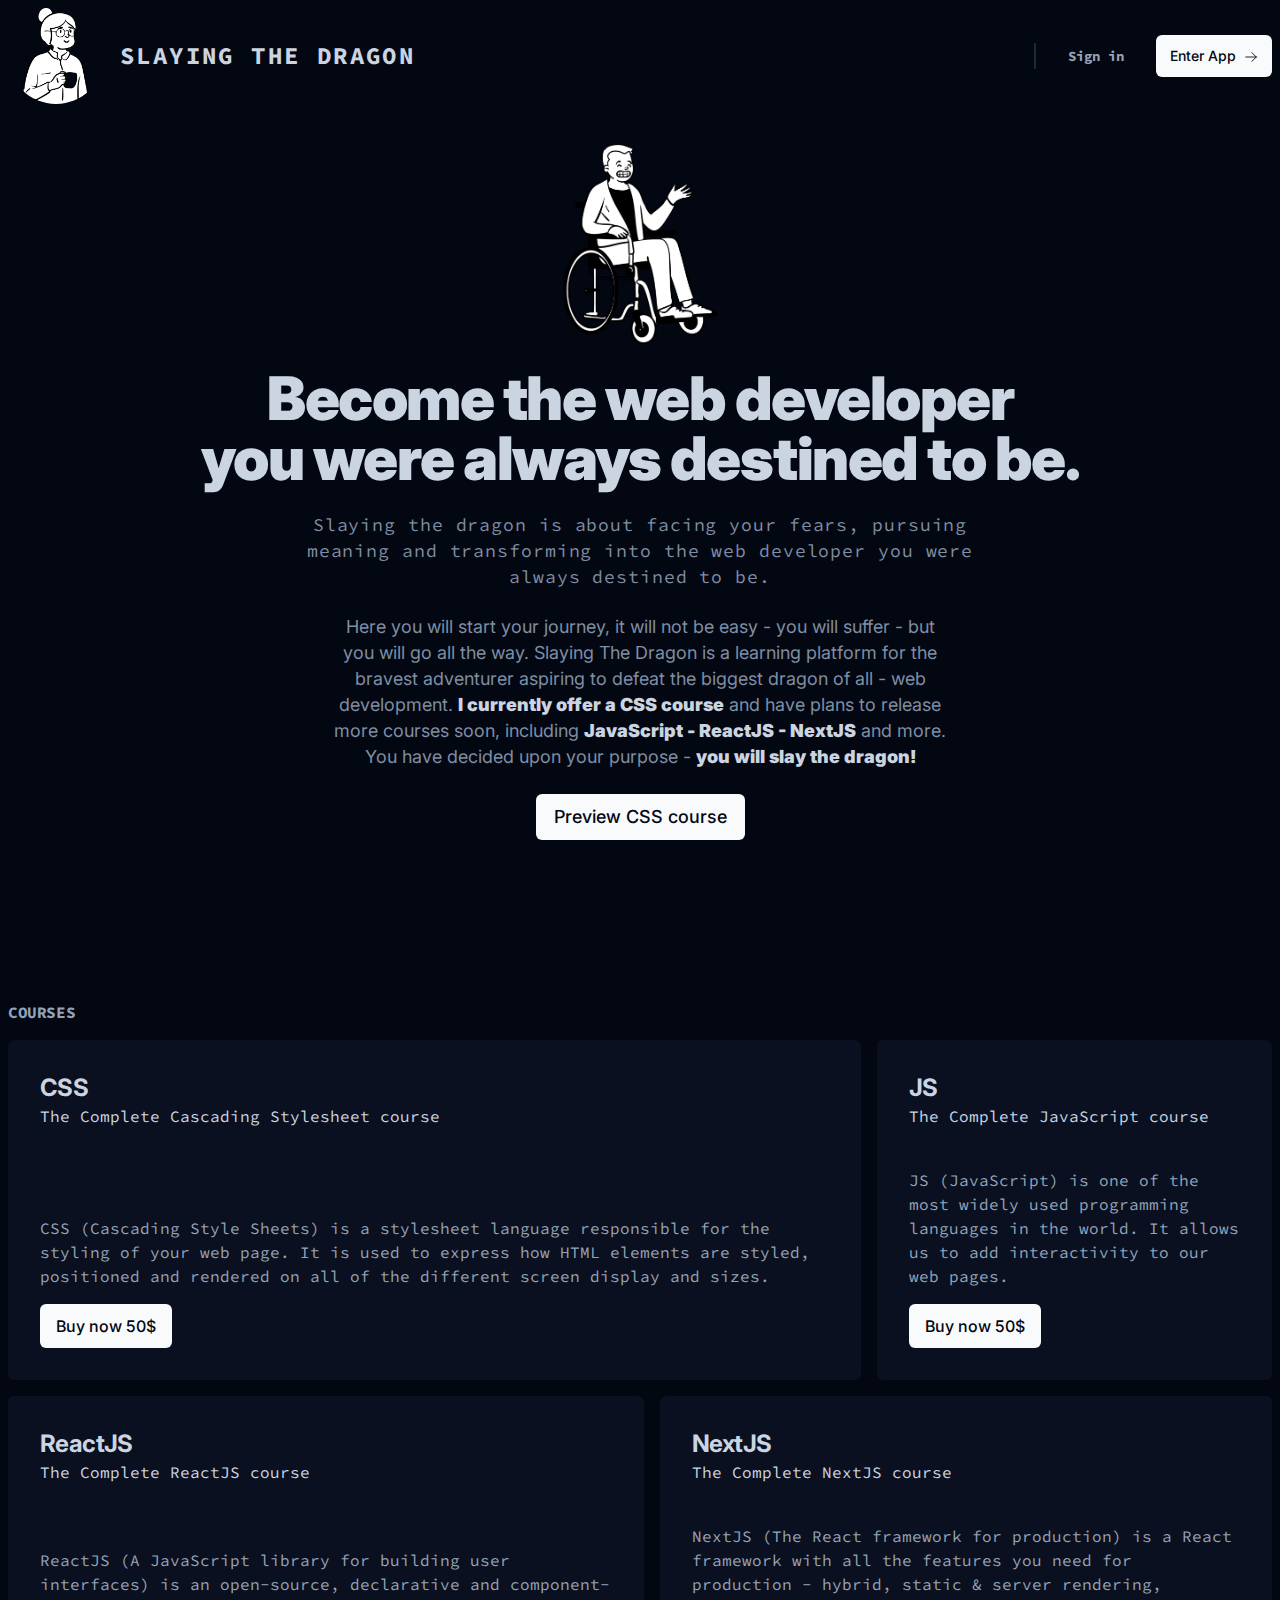
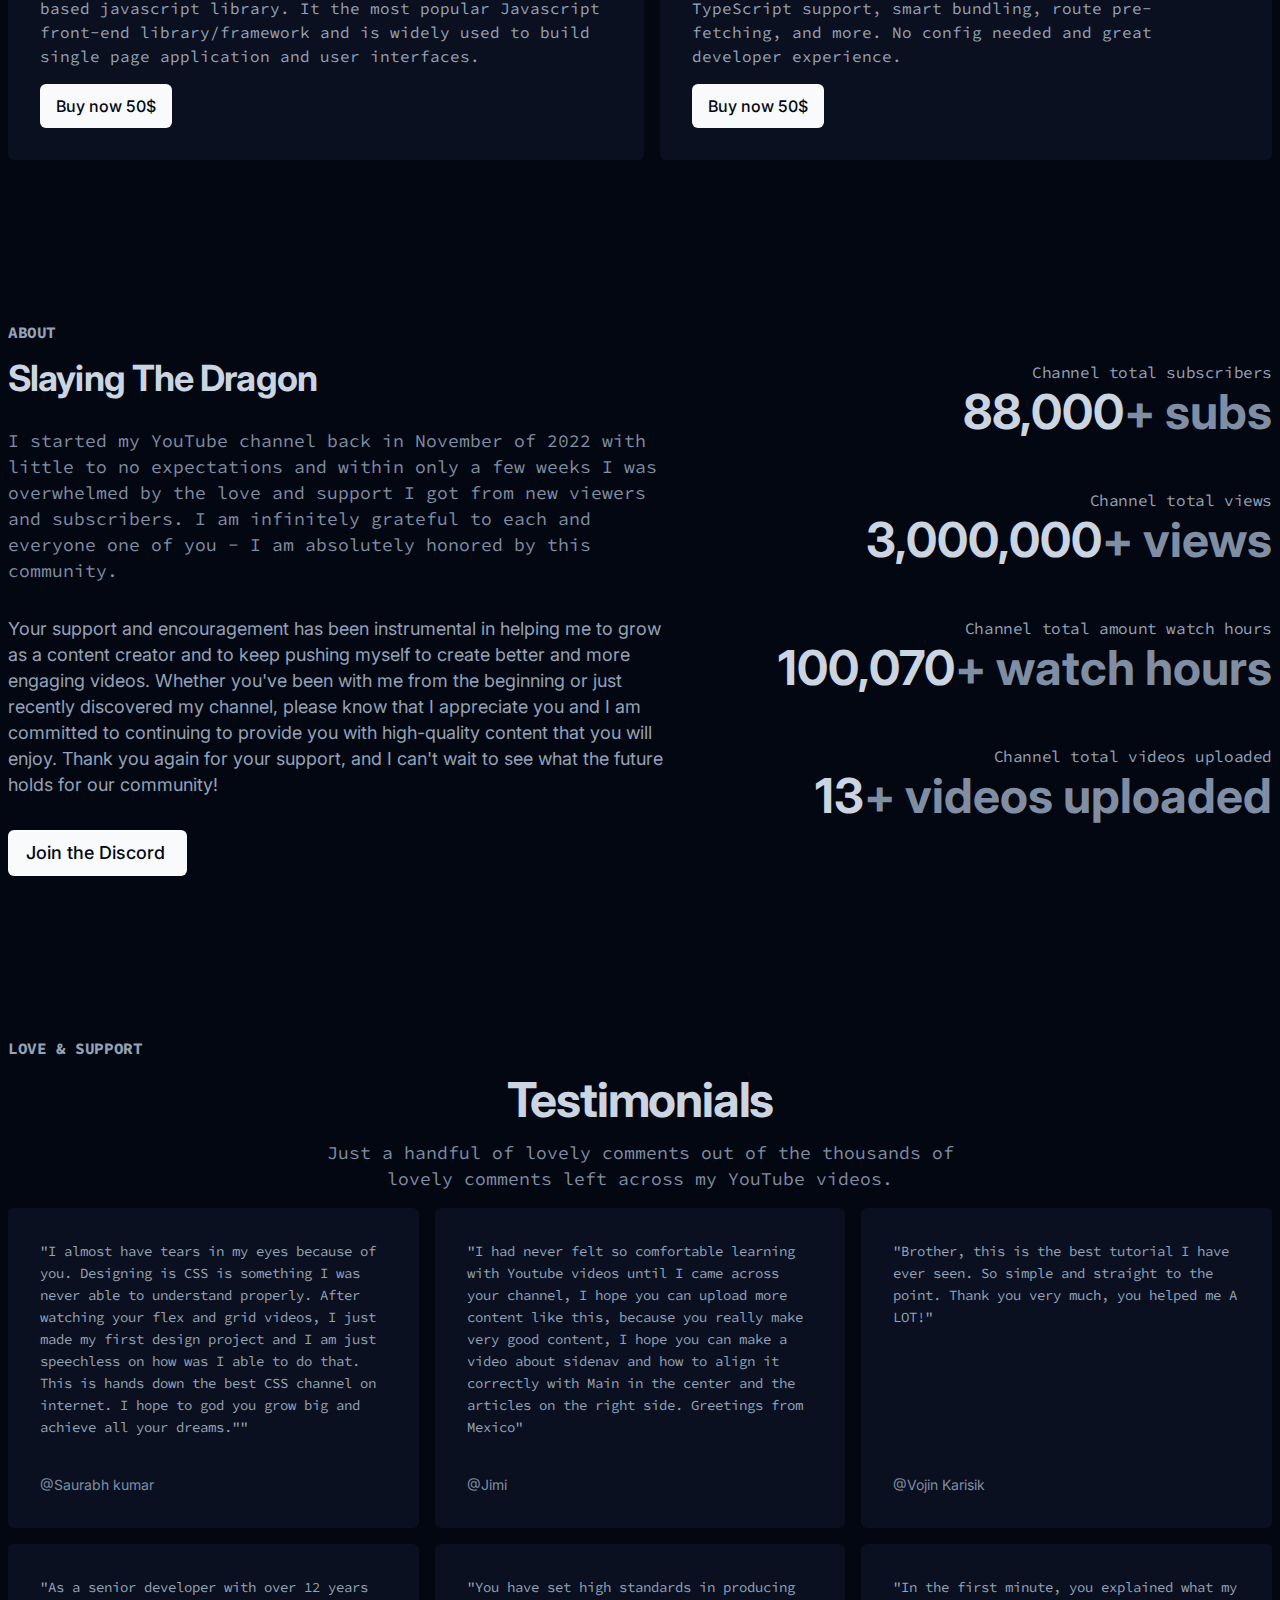
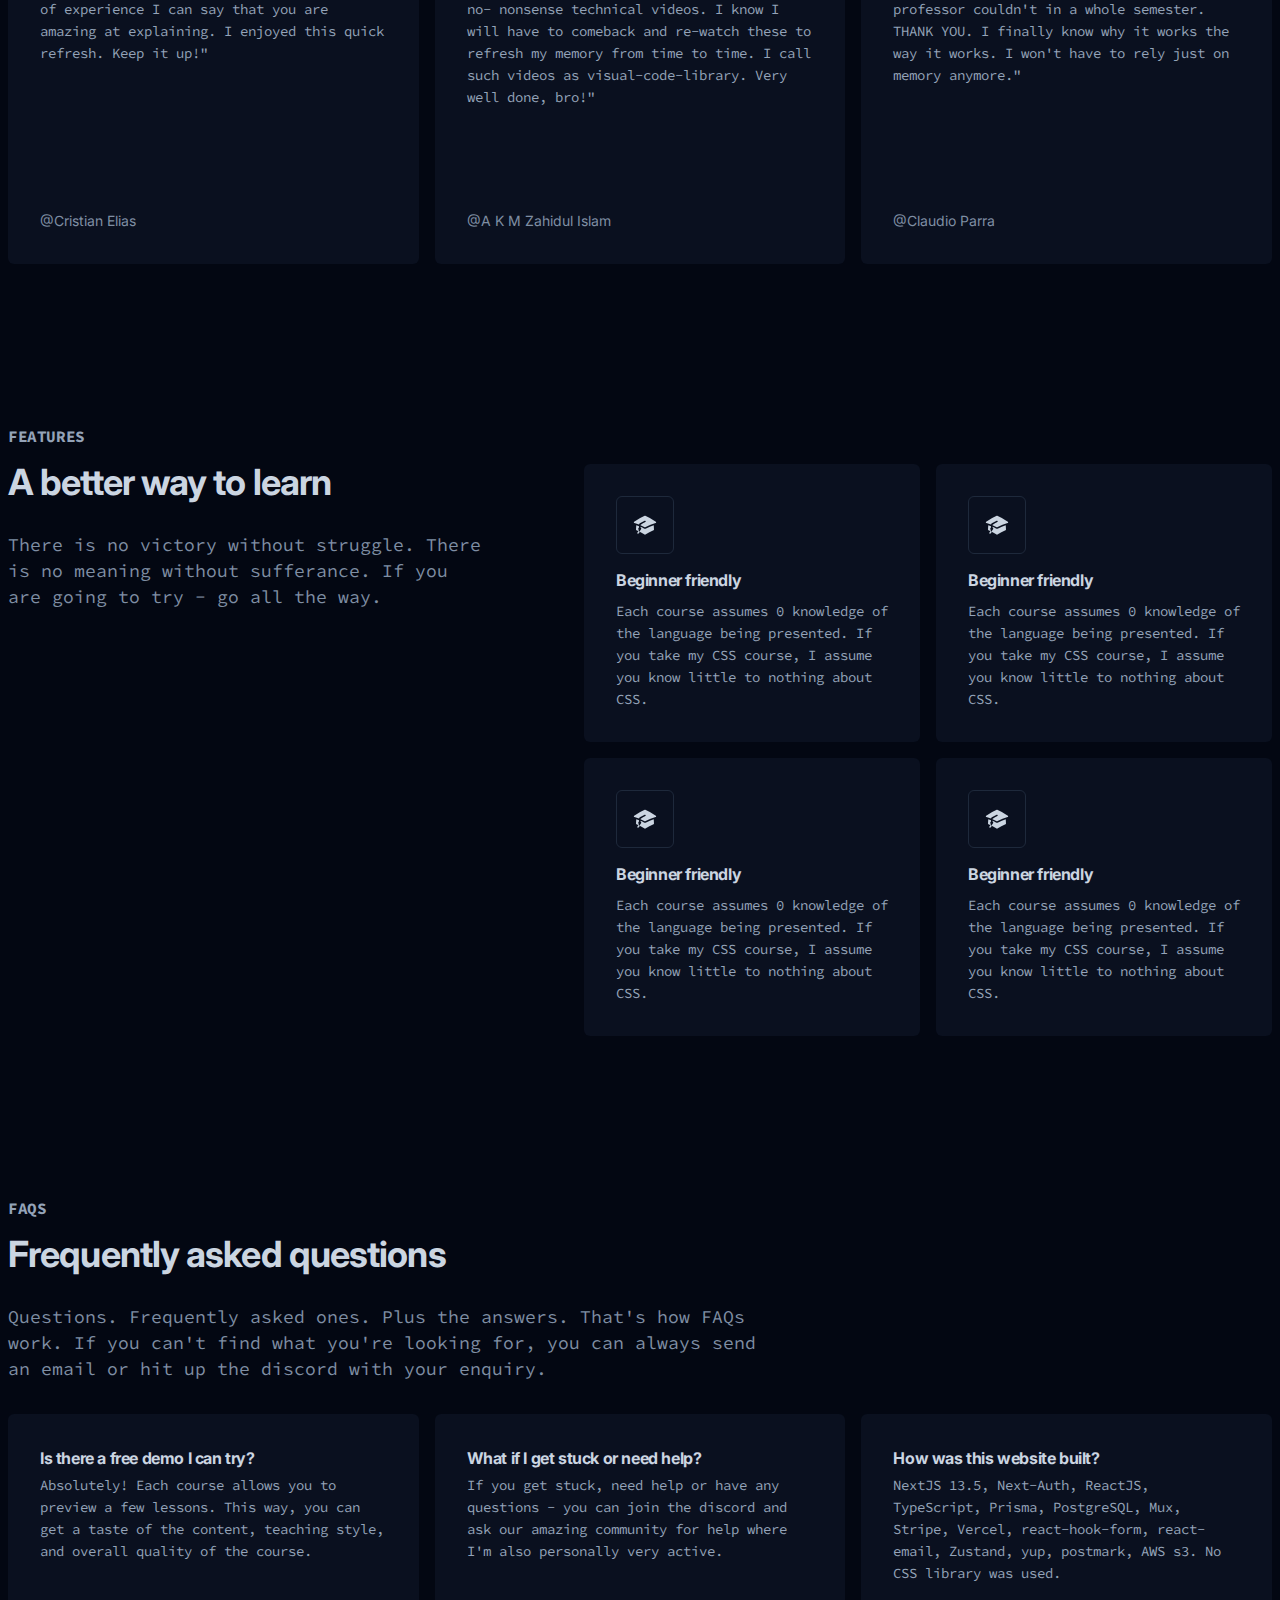
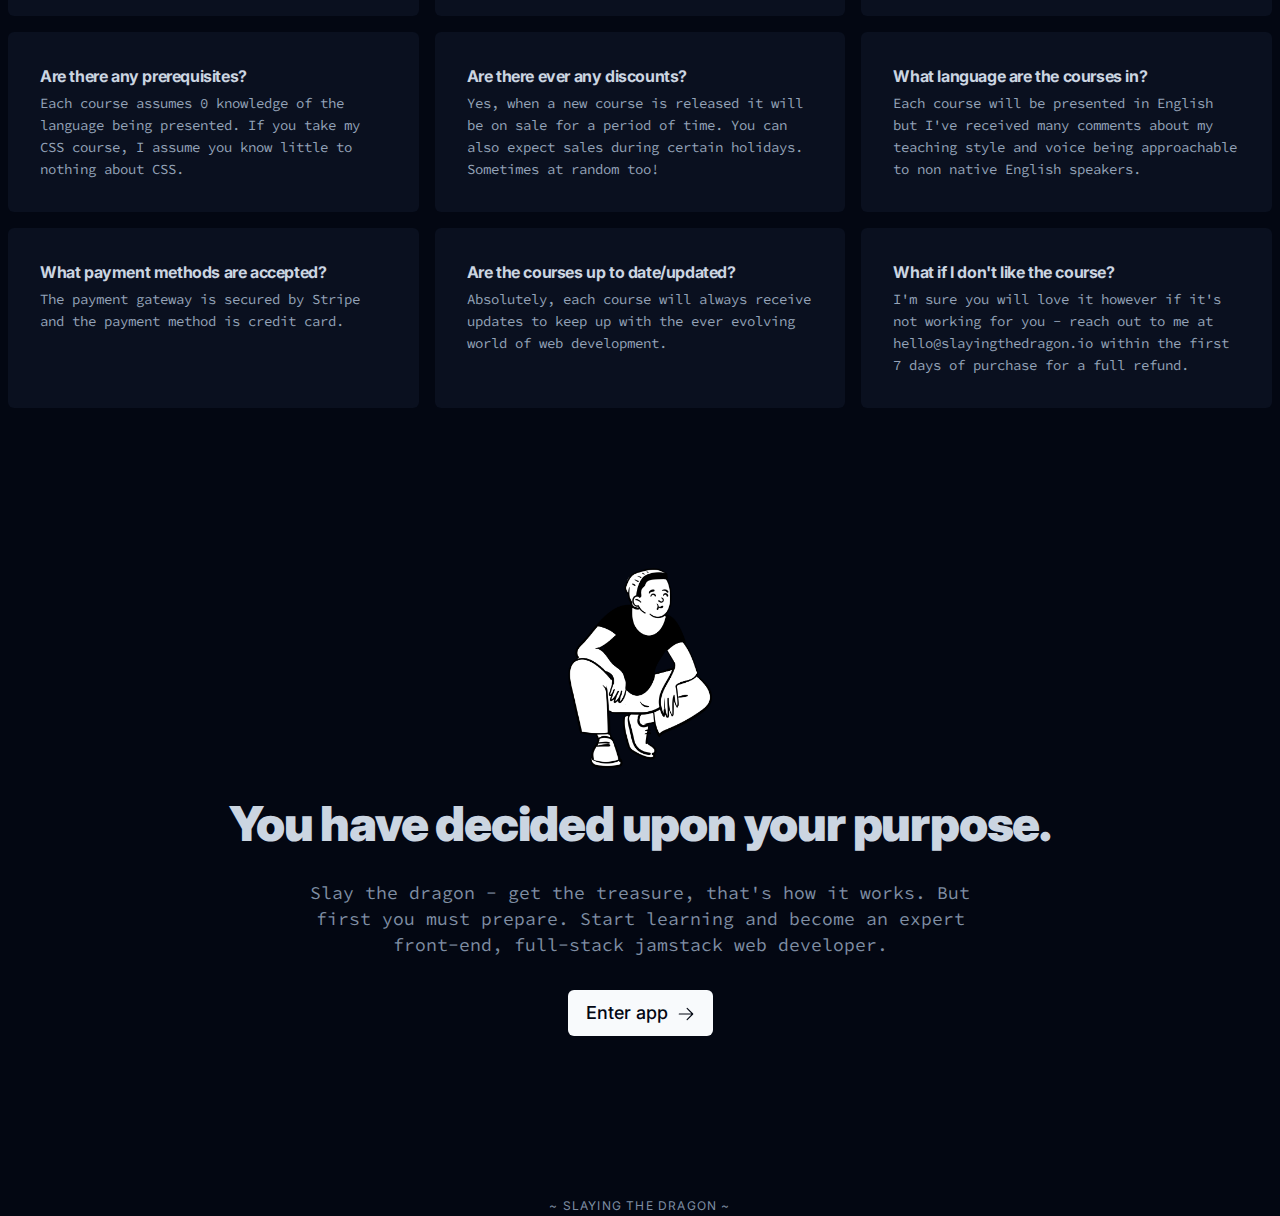
==== commit ed38519a: "fix: Adding metadata to the head and Fixing contrast ratio of color muted." ====
--- a/K_Final_Project/index.html
+++ b/K_Final_Project/index.html
@@ -9,7 +9,6 @@
       href="https://fonts.googleapis.com/css2?family=Inter:ital,opsz,wght@0,14..32,100..900;1,14..32,100..900&family=Source+Code+Pro:ital,wght@0,200..900;1,200..900&display=swap"
       rel="stylesheet"
     />
-    <title>Final Project</title>
     <link rel="stylesheet" href="./styles/modern-normalize.css" />
     <link rel="stylesheet" href="./styles/global.css" />
     <link rel="stylesheet" href="./styles/components/header.css" />
@@ -24,7 +23,11 @@
     <link rel="stylesheet" href="./styles/components/footer.css" />
     <link rel="stylesheet" href="./styles/utils.css" />
     <link href="https://cdn.lineicons.com/4.0/lineicons.css" rel="stylesheet" />
+    <title>Slaying The Dragon</title>
     <script src="./src/main.js" type="module" defer="true"></script>
+    <meta name="description" content="learn front-end web development" />
+    <meta name="keywords" content="css, javascript, reactjs, nextjs" />
+    <meta name="author" content="Aniket" />
   </head>
   <body>
     <header class="header container">
--- a/K_Final_Project/styles/global.css
+++ b/K_Final_Project/styles/global.css
@@ -14,7 +14,7 @@
   --clr-slate800: #1e293b; /* slate800 */
   --clr-bg: #0a101f;
 
-  --clr-muted: #6b7c94;
+  --clr-muted: #7f8ea3;
 
   /* shadow */
   --shadow-xl: 0 19px 38px rgba(15, 23, 42, 0.3), 0, 15px, 12px,
